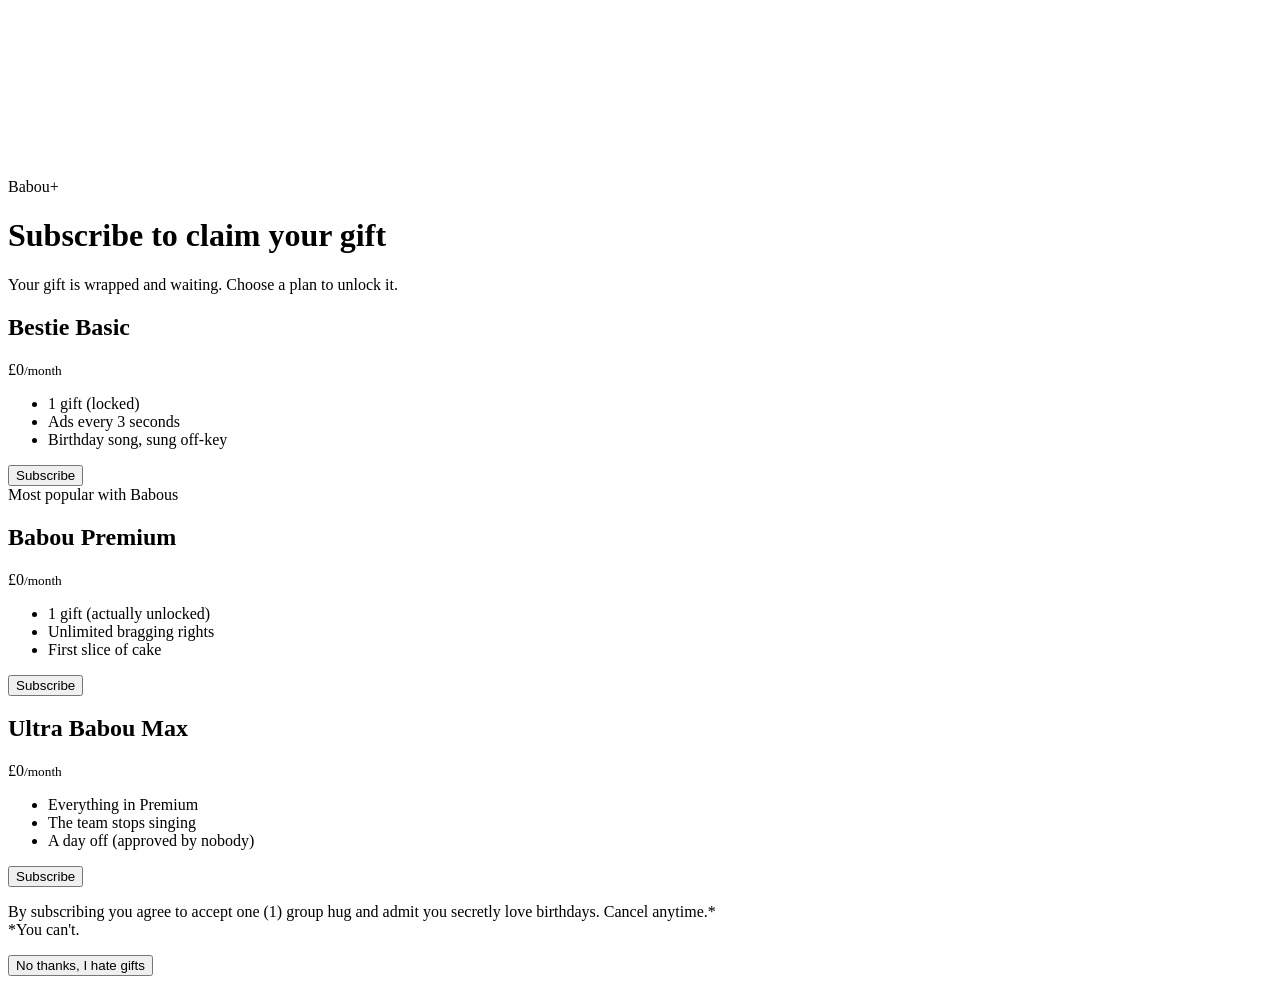
==== gift.html @ a63dbe0c "Add files via upload" ====
<!DOCTYPE html>
<html lang="en">
<head>
  <meta charset="UTF-8">
  <meta name="viewport" content="width=device-width, initial-scale=1">
  <title>Babou+ | Unlock your gift</title>
  <link rel="preconnect" href="https://fonts.googleapis.com">
  <link rel="preconnect" href="https://fonts.gstatic.com" crossorigin>
  <link href="https://fonts.googleapis.com/css2?family=Shrikhand&family=DM+Sans:opsz,wght@9..40,400;9..40,600;9..40,700&display=swap" rel="stylesheet">
  <link rel="stylesheet" href="style.css">
</head>
<body data-page="gift">
  <canvas id="confetti" aria-hidden="true"></canvas>

  <main class="paywall">
    <p class="brand">Babou<span>+</span></p>
    <h1 class="display paywall-title">Subscribe to claim your gift</h1>
    <p class="sub">Your gift is wrapped and waiting. Choose a plan to unlock it.</p>

    <div class="plans">
      <article class="plan">
        <h2>Bestie Basic</h2>
        <p class="price">£0<small>/month</small></p>
        <ul>
          <li>1 gift (locked)</li>
          <li>Ads every 3 seconds</li>
          <li>Birthday song, sung off-key</li>
        </ul>
        <button class="btn ghost subscribe">Subscribe</button>
      </article>

      <article class="plan hot">
        <span class="badge">Most popular with Babous</span>
        <h2>Babou Premium</h2>
        <p class="price">£0<small>/month</small></p>
        <ul>
          <li>1 gift (actually unlocked)</li>
          <li>Unlimited bragging rights</li>
          <li>First slice of cake</li>
        </ul>
        <button class="btn ghost subscribe">Subscribe</button>
      </article>

      <article class="plan">
        <h2>Ultra Babou Max</h2>
        <p class="price">£0<small>/month</small></p>
        <ul>
          <li>Everything in Premium</li>
          <li>The team stops singing</li>
          <li>A day off (approved by nobody)</li>
        </ul>
        <button class="btn ghost subscribe">Subscribe</button>
      </article>
    </div>

    <p class="fine">By subscribing you agree to accept one (1) group hug and admit you secretly love birthdays. Cancel anytime.*<br>*You can't.</p>
    <button class="nope" id="nopeBtn">No thanks, I hate gifts</button>
  </main>

  <div class="overlay" id="overlay" hidden>
    <div class="modal" role="dialog" aria-modal="true" aria-labelledby="modalTitle">
      <h2 id="modalTitle" tabindex="-1">Processing your subscription</h2>
      <ol class="steps" id="steps"></ol>
      <div class="reveal" id="reveal" hidden>
        <p class="display gotcha">Gotcha, Babou!</p>
        <p>There was never a subscription. Happy birthday from all of us.</p>
        <p class="real-gift" id="realGift"></p>
        <a class="btn" href="index.html">Back to the cake</a>
      </div>
    </div>
  </div>

  <script src="script.js"></script>
</body>
</html>
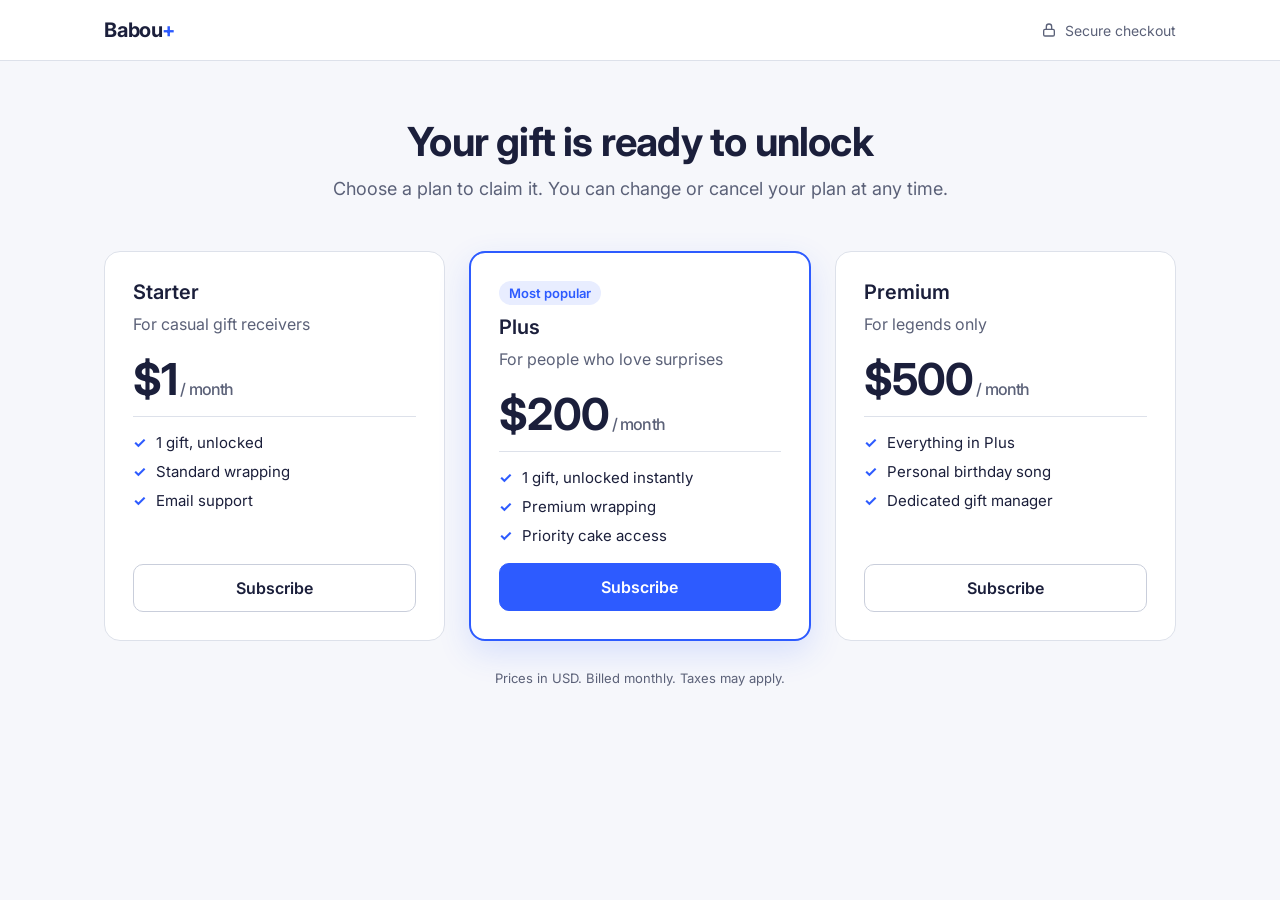
==== commit 96e3e086: "Update gift.html" ====
--- a/gift.html
+++ b/gift.html
@@ -3,70 +3,129 @@
 <head>
   <meta charset="UTF-8">
   <meta name="viewport" content="width=device-width, initial-scale=1">
-  <title>Babou+ | Unlock your gift</title>
+  <title>Babou+ | Checkout</title>
   <link rel="preconnect" href="https://fonts.googleapis.com">
   <link rel="preconnect" href="https://fonts.gstatic.com" crossorigin>
-  <link href="https://fonts.googleapis.com/css2?family=Shrikhand&family=DM+Sans:opsz,wght@9..40,400;9..40,600;9..40,700&display=swap" rel="stylesheet">
+  <link href="https://fonts.googleapis.com/css2?family=Inter:wght@400;500;600;700&family=Shrikhand&family=DM+Sans:opsz,wght@9..40,400;9..40,600;9..40,700&display=swap" rel="stylesheet">
   <link rel="stylesheet" href="style.css">
 </head>
-<body data-page="gift">
+<body data-page="gift" class="checkout">
   <canvas id="confetti" aria-hidden="true"></canvas>
 
-  <main class="paywall">
-    <p class="brand">Babou<span>+</span></p>
-    <h1 class="display paywall-title">Subscribe to claim your gift</h1>
-    <p class="sub">Your gift is wrapped and waiting. Choose a plan to unlock it.</p>
+  <header class="co-bar">
+    <div class="co-inner">
+      <span class="co-brand">Babou<span>+</span></span>
+      <span class="co-secure">
+        <svg aria-hidden="true" width="16" height="16" viewBox="0 0 24 24" fill="none" stroke="currentColor" stroke-width="2"><rect x="4" y="11" width="16" height="10" rx="2"></rect><path d="M8 11V7a4 4 0 0 1 8 0v4"></path></svg>
+        Secure checkout
+      </span>
+    </div>
+  </header>
 
-    <div class="plans">
-      <article class="plan">
-        <h2>Bestie Basic</h2>
-        <p class="price">£0<small>/month</small></p>
-        <ul>
-          <li>1 gift (locked)</li>
-          <li>Ads every 3 seconds</li>
-          <li>Birthday song, sung off-key</li>
-        </ul>
-        <button class="btn ghost subscribe">Subscribe</button>
-      </article>
+  <main class="co-main">
+    <!-- Step 1: plans -->
+    <section class="co-plans" id="plansView">
+      <h1>Your gift is ready to unlock</h1>
+      <p class="co-sub">Choose a plan to claim it. You can change or cancel your plan at any time.</p>
 
-      <article class="plan hot">
-        <span class="badge">Most popular with Babous</span>
-        <h2>Babou Premium</h2>
-        <p class="price">£0<small>/month</small></p>
-        <ul>
-          <li>1 gift (actually unlocked)</li>
-          <li>Unlimited bragging rights</li>
-          <li>First slice of cake</li>
-        </ul>
-        <button class="btn ghost subscribe">Subscribe</button>
-      </article>
+      <div class="co-grid">
+        <article class="co-plan">
+          <h2>Starter</h2>
+          <p class="co-muted">For casual gift receivers</p>
+          <p class="co-price">$1<span> / month</span></p>
+          <ul>
+            <li>1 gift, unlocked</li>
+            <li>Standard wrapping</li>
+            <li>Email support</li>
+          </ul>
+          <button class="co-btn" data-plan="Starter" data-price="1">Subscribe</button>
+        </article>
 
-      <article class="plan">
-        <h2>Ultra Babou Max</h2>
-        <p class="price">£0<small>/month</small></p>
-        <ul>
-          <li>Everything in Premium</li>
-          <li>The team stops singing</li>
-          <li>A day off (approved by nobody)</li>
-        </ul>
-        <button class="btn ghost subscribe">Subscribe</button>
-      </article>
-    </div>
+        <article class="co-plan hot">
+          <span class="co-tag">Most popular</span>
+          <h2>Plus</h2>
+          <p class="co-muted">For people who love surprises</p>
+          <p class="co-price">$200<span> / month</span></p>
+          <ul>
+            <li>1 gift, unlocked instantly</li>
+            <li>Premium wrapping</li>
+            <li>Priority cake access</li>
+          </ul>
+          <button class="co-btn" data-plan="Plus" data-price="200">Subscribe</button>
+        </article>
 
-    <p class="fine">By subscribing you agree to accept one (1) group hug and admit you secretly love birthdays. Cancel anytime.*<br>*You can't.</p>
-    <button class="nope" id="nopeBtn">No thanks, I hate gifts</button>
+        <article class="co-plan">
+          <h2>Premium</h2>
+          <p class="co-muted">For legends only</p>
+          <p class="co-price">$500<span> / month</span></p>
+          <ul>
+            <li>Everything in Plus</li>
+            <li>Personal birthday song</li>
+            <li>Dedicated gift manager</li>
+          </ul>
+          <button class="co-btn" data-plan="Premium" data-price="500">Subscribe</button>
+        </article>
+      </div>
+
+      <p class="co-small">Prices in USD. Billed monthly. Taxes may apply.</p>
+    </section>
+
+    <!-- Step 2: card details (nothing here is ever sent or saved) -->
+    <section class="co-pay" id="cardView" hidden>
+      <div class="co-summary">
+        <button class="co-back" id="backBtn">← Back to plans</button>
+        <p class="co-muted" id="sumTitle">Subscribe to Babou+ Plus</p>
+        <p class="co-total"><span id="sumPrice">$200.00</span><span class="co-per"> per month</span></p>
+        <div class="co-lines">
+          <div><span id="sumLine">Babou+ Plus (monthly)</span><span id="sumLinePrice">$200.00</span></div>
+          <div class="co-muted"><span>Tax</span><span>$0.00</span></div>
+        </div>
+        <div class="co-due"><span>Total due today</span><span id="sumDue">$200.00</span></div>
+      </div>
+
+      <div class="co-form">
+        <h2>Pay with card</h2>
+        <div class="co-field">
+          <label for="coEmail">Email</label>
+          <input id="coEmail" type="email" autocomplete="off" placeholder="you@example.com">
+        </div>
+        <div class="co-field">
+          <label for="coCard">Card information</label>
+          <div class="co-cardbox">
+            <input id="coCard" class="trap" inputmode="numeric" autocomplete="off" placeholder="1234 1234 1234 1234">
+            <div class="co-row">
+              <input class="trap" aria-label="Expiry date" autocomplete="off" placeholder="MM / YY">
+              <input class="trap" aria-label="Security code" autocomplete="off" placeholder="CVC">
+            </div>
+          </div>
+        </div>
+        <div class="co-field">
+          <label for="coName">Name on card</label>
+          <input id="coName" autocomplete="off" placeholder="Full name">
+        </div>
+        <div class="co-field">
+          <label for="coCountry">Country</label>
+          <select id="coCountry">
+            <option>United Kingdom</option>
+            <option>United States</option>
+            <option>India</option>
+            <option>Other</option>
+          </select>
+        </div>
+        <button class="co-pay-btn" id="payBtn">Subscribe for $200.00</button>
+        <p class="co-small">By subscribing, you allow Babou+ to charge your card for this payment and future payments in line with its terms.</p>
+      </div>
+    </section>
   </main>
 
+  <!-- Step 3: the gotcha -->
   <div class="overlay" id="overlay" hidden>
-    <div class="modal" role="dialog" aria-modal="true" aria-labelledby="modalTitle">
-      <h2 id="modalTitle" tabindex="-1">Processing your subscription</h2>
-      <ol class="steps" id="steps"></ol>
-      <div class="reveal" id="reveal" hidden>
-        <p class="display gotcha">Gotcha, Babou!</p>
-        <p>There was never a subscription. Happy birthday from all of us.</p>
-        <p class="real-gift" id="realGift"></p>
-        <a class="btn" href="index.html">Back to the cake</a>
-      </div>
+    <div class="modal" role="dialog" aria-modal="true" aria-labelledby="gotTitle">
+      <p class="got-kicker">Whoa, whoa, put the card away.</p>
+      <h2 class="display gotcha" id="gotTitle" tabindex="-1">Gotcha!</h2>
+      <p>There's no subscription and no checkout. Nothing you typed went anywhere. Happy birthday from all of us.</p>
+      <p class="real-gift" id="realGift"></p>
+      <a class="btn" href="index.html#party">Back to the party</a>
     </div>
   </div>
 
--- a/style.css
+++ b/style.css
@@ -0,0 +1,497 @@
+:root {
+  --blush: #FFD6E0;
+  --plum: #3D1A4A;
+  --cherry: #E63962;
+  --mint: #BFE8D4;
+  --butter: #FFF1B5;
+  --flame: #FFB627;
+  --white: #FFFFFF;
+  color-scheme: light;
+}
+
+* { box-sizing: border-box; margin: 0; padding: 0; }
+html, body { min-height: 100%; }
+
+body {
+  font-family: "DM Sans", system-ui, -apple-system, "Segoe UI", sans-serif;
+  color: var(--plum);
+  background-color: var(--blush);
+  background-image:
+    radial-gradient(circle at 4px 4px, rgba(230, 57, 98, .25) 2px, transparent 3px),
+    radial-gradient(circle at 18px 18px, rgba(61, 26, 74, .12) 2px, transparent 3px);
+  background-size: 28px 28px;
+  overflow-x: hidden;
+}
+
+#confetti { position: fixed; inset: 0; width: 100%; height: 100%; pointer-events: none; z-index: 50; }
+#pops { position: fixed; inset: 0; pointer-events: none; z-index: 40; overflow: hidden; }
+
+main { min-height: 100vh; display: grid; place-items: center; padding: 2rem 1.25rem; }
+
+.scene {
+  display: flex;
+  flex-direction: column;
+  align-items: center;
+  gap: 1.75rem;
+  width: 100%;
+  max-width: 44rem;
+  text-align: center;
+  animation: enter .6s ease both;
+}
+.hidden { display: none; }
+@keyframes enter {
+  from { opacity: 0; transform: translateY(12px); }
+  to   { opacity: 1; transform: none; }
+}
+
+/* ---------- type ---------- */
+.lead { font-size: 1.25rem; }
+.tip { font-size: .95rem; opacity: .7; }
+.hint { font-size: 1.2rem; max-width: 30rem; }
+
+.display {
+  font-family: "Shrikhand", Georgia, serif;
+  font-weight: 400;
+  line-height: 1.05;
+  color: var(--cherry);
+  text-shadow: 3px 3px 0 var(--plum);
+}
+.intro-title { font-size: clamp(2.5rem, 8vw, 4.5rem); }
+.big { font-size: clamp(3rem, 11vw, 6.5rem); }
+.big .word { display: inline-block; white-space: nowrap; }
+.big .ch { display: inline-block; animation: hop .9s cubic-bezier(.3, 1.6, .5, 1) both; }
+@keyframes hop {
+  0%   { opacity: 0; transform: translateY(40px) rotate(-10deg); }
+  100% { opacity: 1; transform: none; }
+}
+
+/* ---------- buttons ---------- */
+.btn {
+  display: inline-flex;
+  align-items: center;
+  justify-content: center;
+  min-height: 48px;
+  padding: .9rem 1.6rem;
+  border: 2px solid var(--plum);
+  border-radius: 999px;
+  background: var(--cherry);
+  color: var(--white);
+  font: 600 1.0625rem "DM Sans", system-ui, sans-serif;
+  text-decoration: none;
+  cursor: pointer;
+  box-shadow: 4px 4px 0 var(--plum);
+  transition: transform .15s, box-shadow .15s;
+}
+.btn:hover  { transform: translate(-2px, -2px); box-shadow: 6px 6px 0 var(--plum); }
+.btn:active { transform: translate(2px, 2px);   box-shadow: 2px 2px 0 var(--plum); }
+.btn:disabled { opacity: .6; cursor: default; transform: none; }
+.btn.ghost { background: var(--white); color: var(--plum); }
+.btn:focus-visible, .link-btn:focus-visible, .balloon:focus-visible { outline: 3px solid var(--flame); outline-offset: 4px; }
+
+.gift-btn {
+  padding: 1.1rem 2.4rem;
+  font-size: 1.3rem;
+  box-shadow: 6px 6px 0 var(--plum);
+  animation: wiggle 2.4s ease-in-out infinite;
+}
+@keyframes wiggle {
+  0%, 80%, 100% { transform: rotate(0); }
+  84% { transform: rotate(-4deg) scale(1.05); }
+  88% { transform: rotate(4deg) scale(1.05); }
+  92% { transform: rotate(-3deg); }
+  96% { transform: rotate(2deg); }
+}
+.actions { display: flex; flex-wrap: wrap; justify-content: center; gap: 1rem; }
+
+.link-btn {
+  min-height: 44px;
+  padding: .5rem;
+  border: 0;
+  background: none;
+  color: var(--plum);
+  font: 600 1rem "DM Sans", sans-serif;
+  text-decoration: underline;
+  cursor: pointer;
+}
+
+/* ---------- 2a. balloons ---------- */
+.balloons {
+  display: flex;
+  flex-wrap: wrap;
+  justify-content: center;
+  gap: clamp(12px, 3vw, 36px);
+}
+.balloon-slot {
+  width: clamp(52px, 13vw, 104px);
+  height: 330px;
+  display: flex;
+  flex-direction: column;
+  align-items: center;
+  justify-content: flex-end;
+}
+.balloon-slot.popped { justify-content: center; }
+.balloon {
+  width: 100%;
+  aspect-ratio: 100 / 124;
+  padding: 0;
+  border: 3px solid var(--plum);
+  border-radius: 50% 50% 48% 48% / 56% 56% 44% 44%;
+  background: radial-gradient(circle at 32% 28%, rgba(255, 255, 255, .7) 0 10%, transparent 11%), var(--c);
+  box-shadow: 5px 5px 0 var(--plum);
+  cursor: pointer;
+  animation: bob 3s ease-in-out infinite;
+  animation-delay: var(--d);
+}
+.balloon:hover { filter: brightness(1.05); }
+.knot {
+  width: 0;
+  height: 0;
+  margin-top: -3px;
+  border-left: 8px solid transparent;
+  border-right: 8px solid transparent;
+  border-bottom: 12px solid var(--plum);
+}
+.string { width: 2px; height: 120px; background: var(--plum); }
+@keyframes bob { 50% { transform: translateY(-14px) rotate(var(--t)); } }
+
+.letter {
+  width: 100%;
+  aspect-ratio: 100 / 120;
+  display: grid;
+  place-items: center;
+  border: 3px solid var(--plum);
+  border-radius: 18px;
+  background: var(--white);
+  box-shadow: 5px 5px 0 var(--plum);
+  color: var(--cherry);
+  font: 400 clamp(2rem, 7vw, 4rem) "Shrikhand", Georgia, serif;
+  animation: pop-in .5s cubic-bezier(.34, 1.56, .64, 1) both;
+}
+@keyframes pop-in {
+  from { transform: scale(0) rotate(-20deg); }
+  to   { transform: none; }
+}
+
+/* ---------- 2b. scratch card ---------- */
+.ticket {
+  position: relative;
+  width: min(640px, 100%);
+  aspect-ratio: 640 / 340;
+  border: 3px solid var(--plum);
+  border-radius: 24px;
+  background: var(--white);
+  box-shadow: 8px 8px 0 var(--plum);
+  overflow: hidden;
+  rotate: -1.5deg;
+  touch-action: none;
+}
+.ticket-prize {
+  position: absolute;
+  inset: 0;
+  display: flex;
+  flex-direction: column;
+  align-items: center;
+  justify-content: center;
+  gap: .5rem;
+  padding: 1.5rem;
+}
+.ticket-label { font-weight: 600; font-size: 1.1rem; }
+.ticket-text { font-size: clamp(1.9rem, 7vw, 4rem); }
+#scratch {
+  position: absolute;
+  inset: 0;
+  width: 100%;
+  height: 100%;
+  cursor: crosshair;
+  transition: opacity .7s;
+}
+#scratch.gone { opacity: 0; pointer-events: none; }
+
+/* ---------- 2c. gift box ---------- */
+.box {
+  position: relative;
+  width: min(300px, 70vw);
+  margin-top: 3rem;
+  display: flex;
+  flex-direction: column;
+  align-items: center;
+  animation: shake 2.2s ease-in-out infinite;
+}
+@keyframes shake {
+  0%, 70%, 100% { transform: rotate(0); }
+  74% { transform: rotate(-5deg); }
+  78% { transform: rotate(5deg); }
+  82% { transform: rotate(-4deg); }
+  86% { transform: rotate(3deg); }
+  90% { transform: rotate(0); }
+}
+.bow {
+  position: relative;
+  z-index: 3;
+  display: flex;
+  margin-bottom: -6px;
+  transition: transform .9s cubic-bezier(.34, 1.56, .64, 1), opacity .9s;
+}
+.bow span { display: block; width: 64px; height: 48px; border: 3px solid var(--plum); background: var(--flame); }
+.bow span:first-child { border-radius: 50% 50% 10% 50%; transform: rotate(-20deg); }
+.bow span:last-child  { border-radius: 50% 50% 50% 10%; transform: rotate(20deg); }
+.lid {
+  position: relative;
+  z-index: 2;
+  width: 107%;
+  height: 64px;
+  border: 3px solid var(--plum);
+  border-radius: 12px;
+  background:
+    linear-gradient(90deg, transparent calc(50% - 17px), var(--flame) calc(50% - 17px) calc(50% + 17px), transparent calc(50% + 17px)),
+    var(--cherry);
+  box-shadow: 5px 5px 0 var(--plum);
+  transition: transform .9s cubic-bezier(.34, 1.56, .64, 1), opacity .9s;
+}
+.base {
+  width: 100%;
+  height: 210px;
+  margin-top: -3px;
+  border: 3px solid var(--plum);
+  border-radius: 10px;
+  background:
+    linear-gradient(90deg, transparent calc(50% - 17px), var(--flame) calc(50% - 17px) calc(50% + 17px), transparent calc(50% + 17px)),
+    repeating-linear-gradient(45deg, var(--cherry) 0 18px, #F25C7E 18px 36px);
+  box-shadow: 8px 8px 0 var(--plum);
+}
+.box.open { animation: none; }
+.box.open .bow { transform: translate(-140px, -240px) rotate(-70deg); opacity: 0; }
+.box.open .lid { transform: translate(70px, -280px) rotate(40deg); opacity: 0; }
+
+/* ---------- name pops ---------- */
+.pop {
+  position: absolute;
+  translate: -50% -50%;
+  padding: .25rem 1rem .4rem;
+  border: 3px solid var(--plum);
+  border-radius: 999px;
+  box-shadow: 4px 4px 0 var(--plum);
+  color: var(--cherry);
+  white-space: nowrap;
+  font: 400 clamp(1.3rem, 4vw, 2.2rem) "Shrikhand", Georgia, serif;
+  animation: popup 1.5s cubic-bezier(.34, 1.56, .64, 1) forwards;
+}
+@keyframes popup {
+  0%   { transform: scale(0) rotate(var(--r)); }
+  15%  { transform: scale(1.15) rotate(var(--r)); }
+  25%  { transform: scale(1) rotate(var(--r)); }
+  70%  { opacity: 1; }
+  100% { transform: translateY(-130px) scale(.9) rotate(var(--r)); opacity: 0; }
+}
+
+/* =========================================================
+   CHECKOUT (gift.html): deliberately looks like a real store
+   ========================================================= */
+.checkout {
+  background: #F6F7FB;
+  background-image: none;
+  color: #1B1F3B;
+  font-family: "Inter", system-ui, -apple-system, "Segoe UI", sans-serif;
+}
+.co-bar { background: #FFFFFF; border-bottom: 1px solid #DDE1EA; }
+.co-inner {
+  max-width: 1120px;
+  margin: 0 auto;
+  padding: 18px 24px;
+  display: flex;
+  justify-content: space-between;
+  align-items: center;
+}
+.co-brand { font-weight: 700; font-size: 20px; letter-spacing: -.01em; }
+.co-brand span { color: #2D5BFF; }
+.co-secure { display: inline-flex; align-items: center; gap: 8px; font-size: 14px; color: #5B6178; }
+
+.co-main {
+  display: block;
+  min-height: auto;
+  max-width: 1120px;
+  margin: 0 auto;
+  padding: 56px 24px 80px;
+}
+.co-muted { color: #5B6178; }
+.co-small { font-size: 13px; line-height: 1.5; color: #5B6178; }
+
+.co-plans { display: flex; flex-direction: column; align-items: center; gap: 12px; text-align: center; }
+.co-plans[hidden], .co-pay[hidden] { display: none; }
+.co-plans h1 { font-size: clamp(28px, 4vw, 40px); font-weight: 700; letter-spacing: -.02em; }
+.co-sub { font-size: 18px; color: #5B6178; }
+
+.co-grid {
+  width: 100%;
+  margin: 40px 0 16px;
+  display: grid;
+  grid-template-columns: repeat(3, minmax(0, 1fr));
+  gap: 24px;
+  align-items: stretch;
+  text-align: left;
+}
+.co-plan {
+  display: flex;
+  flex-direction: column;
+  gap: 10px;
+  padding: 28px;
+  border: 1px solid #DDE1EA;
+  border-radius: 16px;
+  background: #FFFFFF;
+}
+.co-plan.hot { border: 2px solid #2D5BFF; box-shadow: 0 12px 32px rgba(45, 91, 255, .15); }
+.co-tag {
+  align-self: flex-start;
+  padding: 4px 10px;
+  border-radius: 999px;
+  background: #E8EDFF;
+  color: #2D5BFF;
+  font-size: 13px;
+  font-weight: 600;
+}
+.co-plan h2 { font-size: 20px; font-weight: 600; }
+.co-price { margin-top: 8px; font-size: 44px; font-weight: 700; letter-spacing: -.02em; }
+.co-price span, .co-per { font-size: 16px; font-weight: 500; color: #5B6178; }
+.co-plan ul {
+  flex: 1;
+  list-style: none;
+  display: flex;
+  flex-direction: column;
+  gap: 10px;
+  padding-top: 16px;
+  border-top: 1px solid #DDE1EA;
+  font-size: 15px;
+}
+.co-plan li::before { content: "✓"; margin-right: 10px; color: #2D5BFF; font-weight: 700; }
+
+.co-btn, .co-pay-btn {
+  min-height: 48px;
+  margin-top: 8px;
+  border: 1px solid #C9CEDB;
+  border-radius: 10px;
+  background: #FFFFFF;
+  color: #1B1F3B;
+  font: 600 16px "Inter", system-ui, sans-serif;
+  cursor: pointer;
+}
+.co-btn:hover { border-color: #2D5BFF; }
+.co-plan.hot .co-btn, .co-pay-btn { background: #2D5BFF; border-color: #2D5BFF; color: #FFFFFF; }
+.co-pay-btn:hover, .co-plan.hot .co-btn:hover { background: #1F47E0; }
+.co-btn:focus-visible, .co-pay-btn:focus-visible, .co-back:focus-visible { outline: 2px solid #2D5BFF; outline-offset: 2px; }
+
+.co-pay { display: flex; flex-wrap: wrap; gap: 48px; align-items: flex-start; }
+.co-summary { flex: 1 1 340px; min-width: 0; display: flex; flex-direction: column; gap: 20px; }
+.co-back {
+  align-self: flex-start;
+  min-height: 44px;
+  padding: 8px 0;
+  border: 0;
+  background: none;
+  color: #2D5BFF;
+  font: 500 15px "Inter", sans-serif;
+  cursor: pointer;
+}
+.co-total { font-size: 48px; font-weight: 700; letter-spacing: -.02em; }
+.co-lines {
+  display: flex;
+  flex-direction: column;
+  gap: 14px;
+  padding: 20px 0;
+  border-top: 1px solid #DDE1EA;
+  border-bottom: 1px solid #DDE1EA;
+  font-size: 15px;
+}
+.co-lines div, .co-due { display: flex; justify-content: space-between; gap: 1rem; }
+.co-due { font-size: 17px; font-weight: 600; }
+
+.co-form {
+  flex: 1 1 420px;
+  min-width: 0;
+  display: flex;
+  flex-direction: column;
+  gap: 20px;
+  padding: 32px;
+  border: 1px solid #DDE1EA;
+  border-radius: 16px;
+  background: #FFFFFF;
+}
+.co-form h2 { font-size: 22px; font-weight: 600; }
+.co-field { display: flex; flex-direction: column; gap: 6px; }
+.co-field label { font-size: 14px; font-weight: 500; }
+.co-field input, .co-field select {
+  width: 100%;
+  min-height: 44px;
+  padding: 0 12px;
+  border: 1px solid #C9CEDB;
+  border-radius: 8px;
+  background: #FFFFFF;
+  color: #1B1F3B;
+  font: 400 16px "Inter", system-ui, sans-serif;
+}
+.co-field input:focus, .co-field select:focus { outline: 2px solid #2D5BFF; outline-offset: -1px; }
+.co-cardbox { border: 1px solid #C9CEDB; border-radius: 8px; overflow: hidden; }
+.co-cardbox input { border: 0; border-radius: 0; }
+.co-cardbox > input { border-bottom: 1px solid #C9CEDB; }
+.co-row { display: grid; grid-template-columns: repeat(2, minmax(0, 1fr)); }
+.co-row input:first-child { border-right: 1px solid #C9CEDB; }
+
+@media (max-width: 860px) {
+  .co-grid { grid-template-columns: 1fr; }
+}
+
+/* ---------- gotcha modal (pink party style) ---------- */
+.overlay {
+  position: fixed;
+  inset: 0;
+  z-index: 30;
+  display: grid;
+  place-items: center;
+  padding: 1.25rem;
+  background: rgba(61, 26, 74, .6);
+}
+.overlay[hidden] { display: none; }
+.modal {
+  width: 100%;
+  max-width: 32rem;
+  display: flex;
+  flex-direction: column;
+  align-items: flex-start;
+  gap: 1.1rem;
+  padding: 2.25rem;
+  border: 3px solid var(--plum);
+  border-radius: 24px;
+  background: var(--white);
+  color: var(--plum);
+  box-shadow: 10px 10px 0 var(--plum);
+  font-family: "DM Sans", system-ui, sans-serif;
+  font-size: 1.125rem;
+  line-height: 1.55;
+  rotate: -1deg;
+}
+.got-kicker { font-weight: 700; }
+.gotcha {
+  font-size: clamp(2.6rem, 9vw, 3.8rem);
+  outline: none;
+  animation: wobble .9s cubic-bezier(.34, 1.56, .64, 1) both;
+}
+@keyframes wobble {
+  0%   { transform: scale(0) rotate(-20deg); }
+  60%  { transform: scale(1.1) rotate(4deg); }
+  100% { transform: none; }
+}
+.real-gift {
+  width: 100%;
+  padding: 1rem;
+  border: 3px solid var(--plum);
+  border-radius: 16px;
+  background: var(--butter);
+  font-weight: 700;
+}
+
+@media (prefers-reduced-motion: reduce) {
+  *, *::before, *::after {
+    animation-duration: .01ms !important;
+    animation-iteration-count: 1 !important;
+    transition-duration: .01ms !important;
+  }
+}
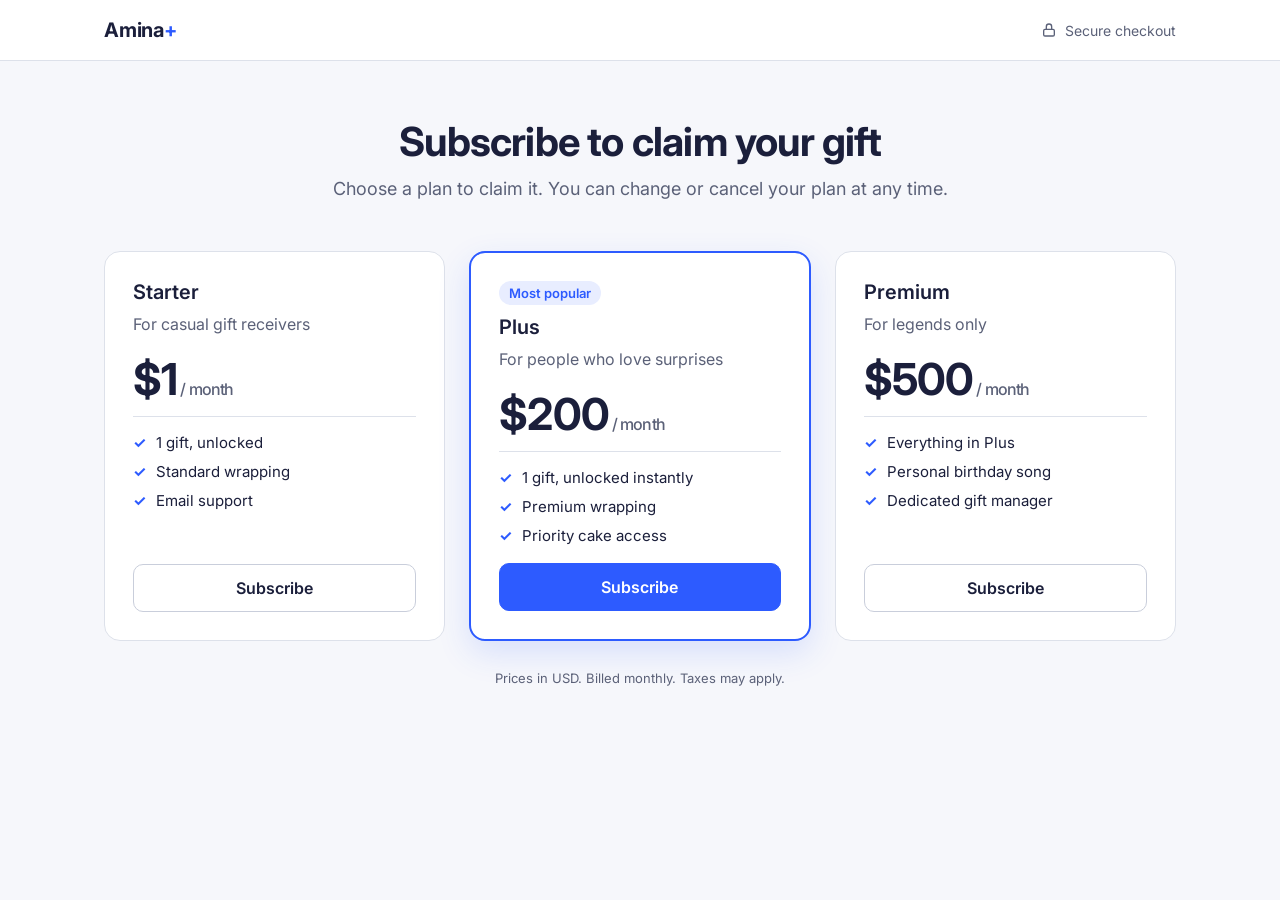
==== commit 39d2251f: "Update gift.html" ====
--- a/gift.html
+++ b/gift.html
@@ -3,7 +3,7 @@
 <head>
   <meta charset="UTF-8">
   <meta name="viewport" content="width=device-width, initial-scale=1">
-  <title>Babou+ | Checkout</title>
+  <title>Money+ | Checkout</title>
   <link rel="preconnect" href="https://fonts.googleapis.com">
   <link rel="preconnect" href="https://fonts.gstatic.com" crossorigin>
   <link href="https://fonts.googleapis.com/css2?family=Inter:wght@400;500;600;700&family=Shrikhand&family=DM+Sans:opsz,wght@9..40,400;9..40,600;9..40,700&display=swap" rel="stylesheet">
@@ -14,7 +14,7 @@
 
   <header class="co-bar">
     <div class="co-inner">
-      <span class="co-brand">Babou<span>+</span></span>
+      <span class="co-brand">Amina<span>+</span></span>
       <span class="co-secure">
         <svg aria-hidden="true" width="16" height="16" viewBox="0 0 24 24" fill="none" stroke="currentColor" stroke-width="2"><rect x="4" y="11" width="16" height="10" rx="2"></rect><path d="M8 11V7a4 4 0 0 1 8 0v4"></path></svg>
         Secure checkout
@@ -25,7 +25,7 @@
   <main class="co-main">
     <!-- Step 1: plans -->
     <section class="co-plans" id="plansView">
-      <h1>Your gift is ready to unlock</h1>
+      <h1>Subscribe to claim your gift</h1>
       <p class="co-sub">Choose a plan to claim it. You can change or cancel your plan at any time.</p>
 
       <div class="co-grid">
@@ -74,10 +74,10 @@
     <section class="co-pay" id="cardView" hidden>
       <div class="co-summary">
         <button class="co-back" id="backBtn">← Back to plans</button>
-        <p class="co-muted" id="sumTitle">Subscribe to Babou+ Plus</p>
+        <p class="co-muted" id="sumTitle">Subscribe to Money+ Plus</p>
         <p class="co-total"><span id="sumPrice">$200.00</span><span class="co-per"> per month</span></p>
         <div class="co-lines">
-          <div><span id="sumLine">Babou+ Plus (monthly)</span><span id="sumLinePrice">$200.00</span></div>
+          <div><span id="sumLine">Money+ Plus (monthly)</span><span id="sumLinePrice">$200.00</span></div>
           <div class="co-muted"><span>Tax</span><span>$0.00</span></div>
         </div>
         <div class="co-due"><span>Total due today</span><span id="sumDue">$200.00</span></div>
@@ -113,7 +113,7 @@
           </select>
         </div>
         <button class="co-pay-btn" id="payBtn">Subscribe for $200.00</button>
-        <p class="co-small">By subscribing, you allow Babou+ to charge your card for this payment and future payments in line with its terms.</p>
+        <p class="co-small">By subscribing, you allow Moeny+ to charge your card for this payment and future payments in line with its terms.</p>
       </div>
     </section>
   </main>
@@ -121,7 +121,7 @@
   <!-- Step 3: the gotcha -->
   <div class="overlay" id="overlay" hidden>
     <div class="modal" role="dialog" aria-modal="true" aria-labelledby="gotTitle">
-      <p class="got-kicker">Whoa, whoa, put the card away.</p>
+      <p class="got-kicker">Bajiner Moi thon</p>
       <h2 class="display gotcha" id="gotTitle" tabindex="-1">Gotcha!</h2>
       <p>There's no subscription and no checkout. Nothing you typed went anywhere. Happy birthday from all of us.</p>
       <p class="real-gift" id="realGift"></p>
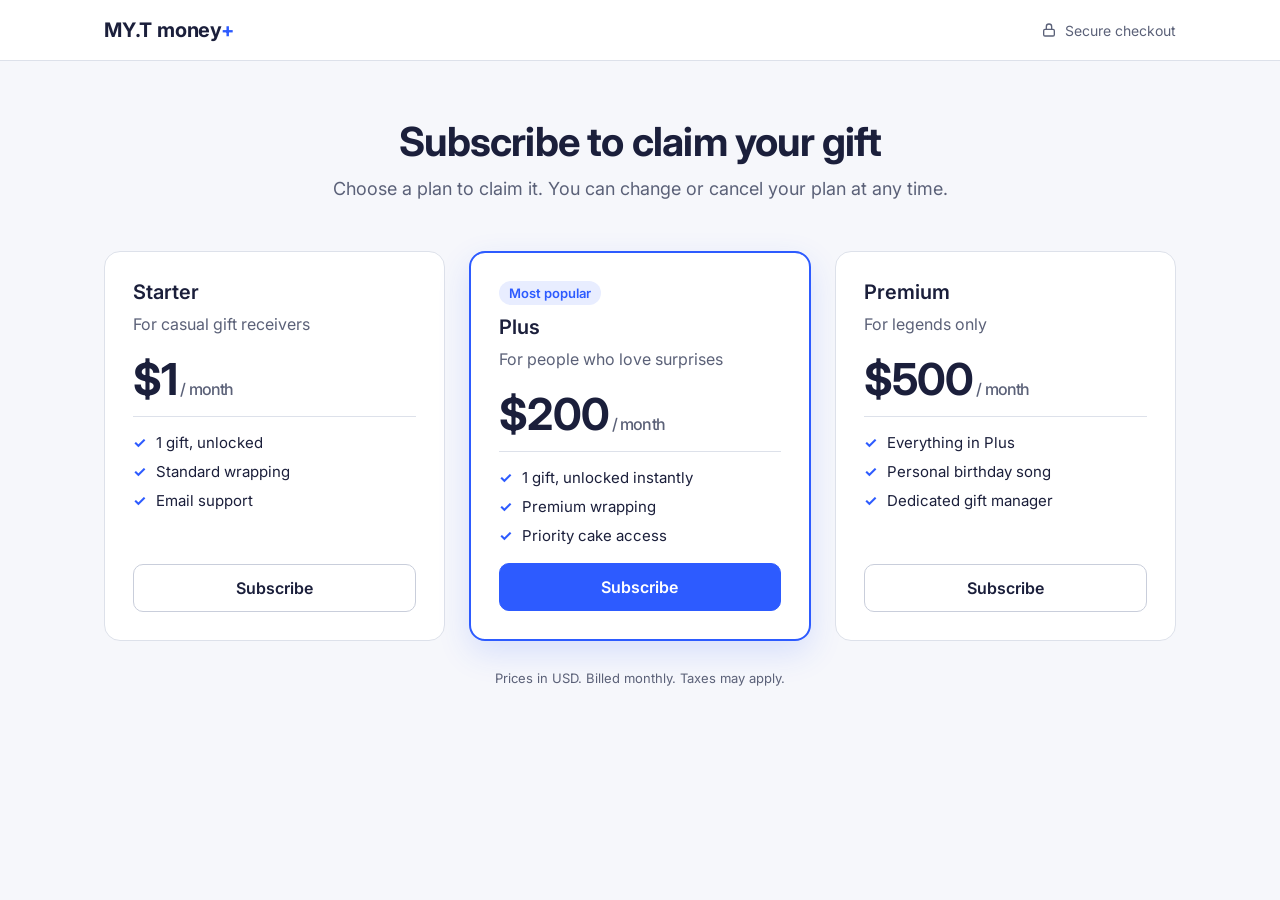
==== commit c6d272e4: "Update gift.html" ====
--- a/gift.html
+++ b/gift.html
@@ -14,7 +14,7 @@
 
   <header class="co-bar">
     <div class="co-inner">
-      <span class="co-brand">Amina<span>+</span></span>
+      <span class="co-brand">MY.T money<span>+</span></span>
       <span class="co-secure">
         <svg aria-hidden="true" width="16" height="16" viewBox="0 0 24 24" fill="none" stroke="currentColor" stroke-width="2"><rect x="4" y="11" width="16" height="10" rx="2"></rect><path d="M8 11V7a4 4 0 0 1 8 0v4"></path></svg>
         Secure checkout
@@ -106,7 +106,7 @@
         <div class="co-field">
           <label for="coCountry">Country</label>
           <select id="coCountry">
-            <option>United Kingdom</option>
+            <option>Vallee pitot</option>
             <option>United States</option>
             <option>India</option>
             <option>Other</option>
@@ -121,7 +121,7 @@
   <!-- Step 3: the gotcha -->
   <div class="overlay" id="overlay" hidden>
     <div class="modal" role="dialog" aria-modal="true" aria-labelledby="gotTitle">
-      <p class="got-kicker">Bajiner Moi thon</p>
+      <p class="got-kicker"></p>
       <h2 class="display gotcha" id="gotTitle" tabindex="-1">Gotcha!</h2>
       <p>There's no subscription and no checkout. Nothing you typed went anywhere. Happy birthday from all of us.</p>
       <p class="real-gift" id="realGift"></p>
